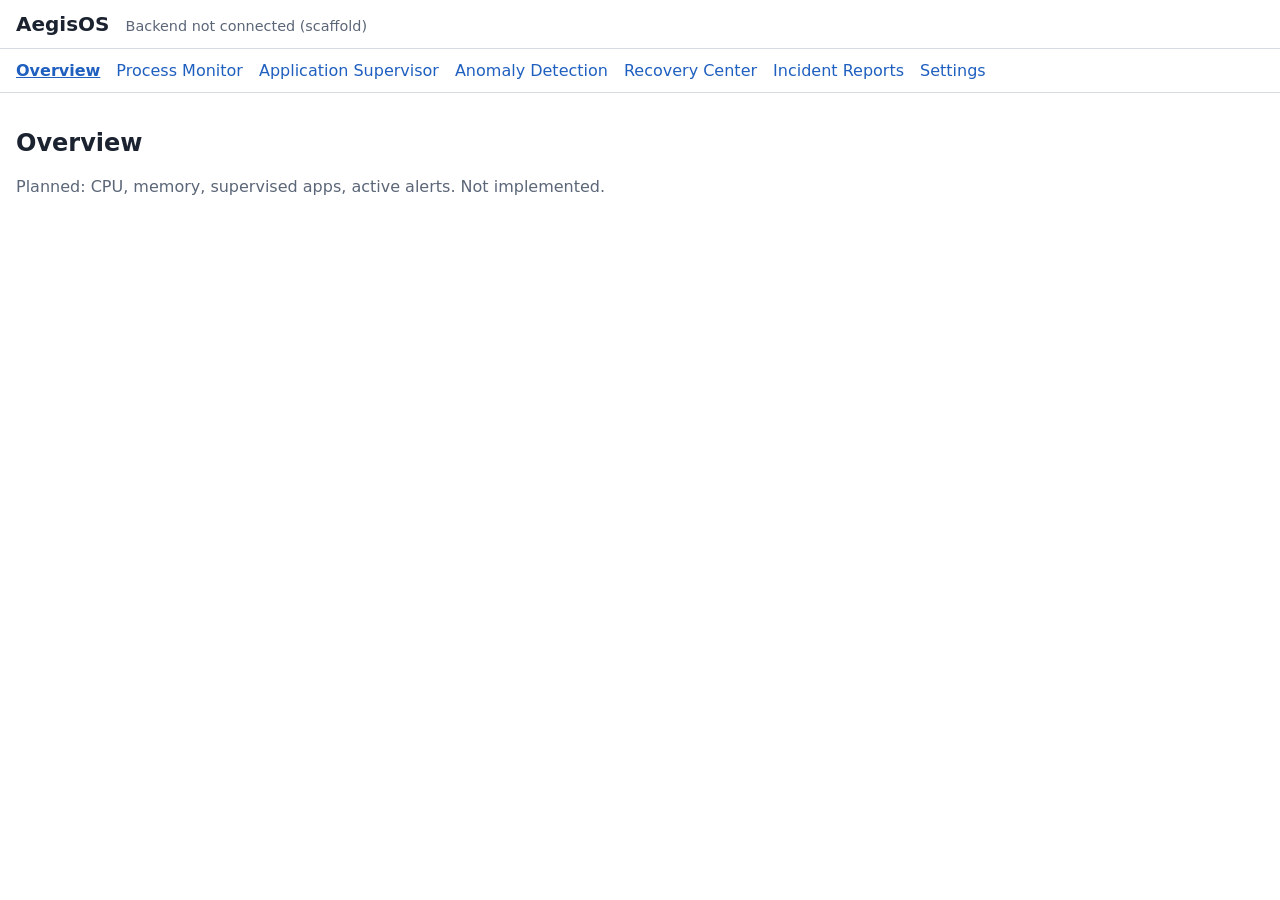
==== dashboard/index.html @ 56139467 "expandedproj-beforedivision" ====
<!DOCTYPE html>
<html lang="en">
<head>
  <meta charset="utf-8">
  <meta name="viewport" content="width=device-width, initial-scale=1">
  <title>AegisOS Dashboard (scaffold)</title>
  <link rel="stylesheet" href="styles.css">
</head>
<body>
  <header>
    <h1>AegisOS</h1>
    <span id="backend-status" class="status">Backend not connected (scaffold)</span>
  </header>

  <nav id="nav" aria-label="Dashboard sections">
    <a href="#overview">Overview</a>
    <a href="#process-monitor">Process Monitor</a>
    <a href="#supervisor">Application Supervisor</a>
    <a href="#anomalies">Anomaly Detection</a>
    <a href="#recovery">Recovery Center</a>
    <a href="#incidents">Incident Reports</a>
    <a href="#settings">Settings</a>
  </nav>

  <main>
    <section id="overview"><h2>Overview</h2><p class="todo">Planned: CPU, memory, supervised apps, active alerts. Not implemented.</p></section>
    <section id="process-monitor"><h2>Process Monitor</h2><p class="todo">Planned: GET /api/processes. Not implemented.</p></section>
    <section id="supervisor"><h2>Application Supervisor</h2><p class="todo">Planned: GET /api/applications. Not implemented.</p></section>
    <section id="anomalies"><h2>Anomaly Detection</h2><p class="todo">Planned: alerts, thresholds, severity, explanations. Not implemented.</p></section>
    <section id="recovery"><h2>Recovery Center</h2><p class="todo">Planned: policies, dry-run mode, recovery history. Not implemented.</p></section>
    <section id="incidents"><h2>Incident Reports</h2><p class="todo">Planned: GET /api/incidents, GET /api/reports, CSV export. Not implemented.</p></section>
    <section id="settings"><h2>Settings</h2><p class="todo">Planned: sampling interval and supported options. Not implemented.</p></section>
  </main>

  <script src="app.js"></script>
</body>
</html>
---- dashboard/styles.css ----
/* AegisOS dashboard - scaffold styles. Layout only; no data is shown yet. */
:root { --bg:#ffffff; --fg:#1c2330; --muted:#5b6678; --line:#d6dbe3; --accent:#1f5fbf; }
@media (prefers-color-scheme: dark) {
  :root { --bg:#12161d; --fg:#e6e9ef; --muted:#9aa4b5; --line:#2a3240; --accent:#6ea8ff; }
}
* { box-sizing: border-box; }
body { margin:0; font-family: system-ui, sans-serif; background:var(--bg); color:var(--fg); }
header { display:flex; align-items:baseline; gap:1rem; padding:.75rem 1rem; border-bottom:1px solid var(--line); }
header h1 { margin:0; font-size:1.25rem; }
.status { color:var(--muted); font-size:.9rem; }
nav { display:flex; flex-wrap:wrap; gap:.25rem 1rem; padding:.5rem 1rem; border-bottom:1px solid var(--line); }
nav a { color:var(--accent); text-decoration:none; padding:.25rem 0; }
nav a.active { font-weight:600; text-decoration:underline; }
main { padding:1rem; max-width:60rem; }
section { display:none; }
section.active { display:block; }
.todo { color:var(--muted); }
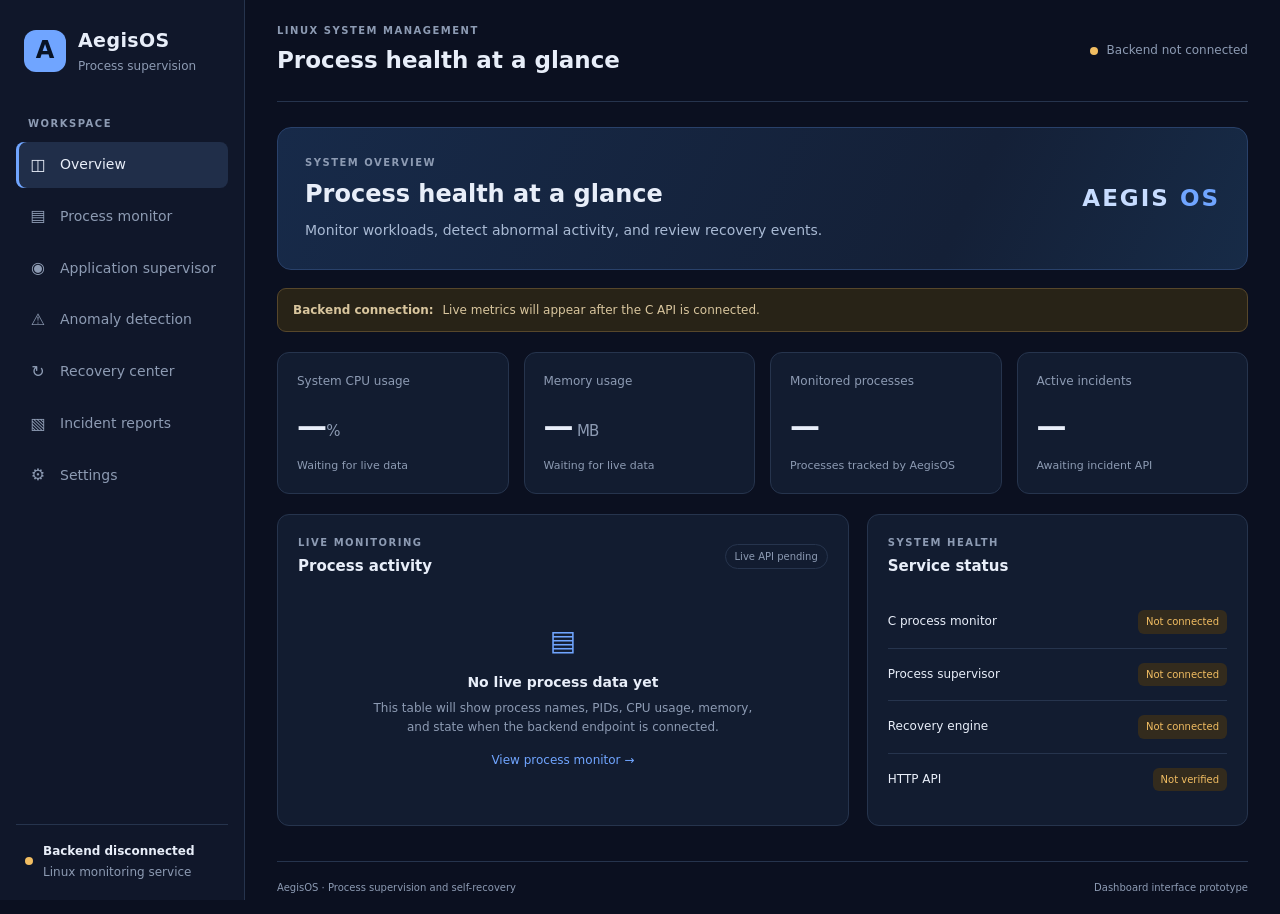
==== commit 2e8bd257: "Integrated m1 m2 proj w/o dashboard" ====
--- a/dashboard/index.html
+++ b/dashboard/index.html
@@ -1,35 +1,152 @@
+
 <!DOCTYPE html>
 <html lang="en">
 <head>
-  <meta charset="utf-8">
+  <meta charset="UTF-8">
   <meta name="viewport" content="width=device-width, initial-scale=1">
-  <title>AegisOS Dashboard (scaffold)</title>
+  <title>AegisOS | Process Supervision</title>
   <link rel="stylesheet" href="styles.css">
 </head>
 <body>
-  <header>
-    <h1>AegisOS</h1>
-    <span id="backend-status" class="status">Backend not connected (scaffold)</span>
-  </header>
+  <aside class="sidebar">
+    <div class="brand">
+      <div class="brand-icon">A</div>
+      <div>
+        <h1>AegisOS</h1>
+        <p>Process supervision</p>
+      </div>
+    </div>
 
-  <nav id="nav" aria-label="Dashboard sections">
-    <a href="#overview">Overview</a>
-    <a href="#process-monitor">Process Monitor</a>
-    <a href="#supervisor">Application Supervisor</a>
-    <a href="#anomalies">Anomaly Detection</a>
-    <a href="#recovery">Recovery Center</a>
-    <a href="#incidents">Incident Reports</a>
-    <a href="#settings">Settings</a>
-  </nav>
+    <p class="nav-label">WORKSPACE</p>
+    <nav id="nav">
+      <a class="active" href="#overview"><span>◫</span> Overview</a>
+      <a href="#process-monitor"><span>▤</span> Process monitor</a>
+      <a href="#supervisor"><span>◉</span> Application supervisor</a>
+      <a href="#anomalies"><span>⚠</span> Anomaly detection</a>
+      <a href="#recovery"><span>↻</span> Recovery center</a>
+      <a href="#incidents"><span>▧</span> Incident reports</a>
+      <a href="#settings"><span>⚙</span> Settings</a>
+    </nav>
 
-  <main>
-    <section id="overview"><h2>Overview</h2><p class="todo">Planned: CPU, memory, supervised apps, active alerts. Not implemented.</p></section>
-    <section id="process-monitor"><h2>Process Monitor</h2><p class="todo">Planned: GET /api/processes. Not implemented.</p></section>
-    <section id="supervisor"><h2>Application Supervisor</h2><p class="todo">Planned: GET /api/applications. Not implemented.</p></section>
-    <section id="anomalies"><h2>Anomaly Detection</h2><p class="todo">Planned: alerts, thresholds, severity, explanations. Not implemented.</p></section>
-    <section id="recovery"><h2>Recovery Center</h2><p class="todo">Planned: policies, dry-run mode, recovery history. Not implemented.</p></section>
-    <section id="incidents"><h2>Incident Reports</h2><p class="todo">Planned: GET /api/incidents, GET /api/reports, CSV export. Not implemented.</p></section>
-    <section id="settings"><h2>Settings</h2><p class="todo">Planned: sampling interval and supported options. Not implemented.</p></section>
+    <div class="sidebar-bottom">
+      <span class="status-dot"></span>
+      <div>
+        <strong id="sidebar-status">Backend disconnected</strong>
+        <p>Linux monitoring service</p>
+      </div>
+    </div>
+  </aside>
+
+  <main class="main">
+    <header class="topbar">
+      <div>
+        <p class="eyebrow">LINUX SYSTEM MANAGEMENT</p>
+        <h2 id="page-title">Overview</h2>
+      </div>
+      <div class="connection">
+        <span class="status-dot"></span>
+        <span id="backend-status">Waiting for backend</span>
+      </div>
+    </header>
+
+    <section id="overview" class="page active">
+      <div class="welcome">
+        <div>
+          <p class="eyebrow">SYSTEM OVERVIEW</p>
+          <h2>Process health at a glance</h2>
+          <p>Monitor workloads, detect abnormal activity, and review recovery events.</p>
+        </div>
+        <div class="system-mark">AEGIS <span>OS</span></div>
+      </div>
+
+      <div class="notice">
+        <strong>Backend connection:</strong>
+        <span id="connection-message">Live metrics are not connected yet. Values will appear when the C API is implemented.</span>
+      </div>
+
+      <div class="metrics-grid">
+        <article class="metric-card">
+          <p>System CPU usage</p>
+          <div class="metric-value" id="cpu-value">—<span>%</span></div>
+          <p class="metric-foot">Waiting for live data</p>
+        </article>
+        <article class="metric-card">
+          <p>Memory usage</p>
+          <div class="metric-value" id="memory-value">—<span> MB</span></div>
+          <p class="metric-foot">Waiting for live data</p>
+        </article>
+        <article class="metric-card">
+          <p>Monitored processes</p>
+          <div class="metric-value" id="process-count">—</div>
+          <p class="metric-foot">Processes tracked by AegisOS</p>
+        </article>
+        <article class="metric-card">
+          <p>Active incidents</p>
+          <div class="metric-value" id="incident-count">—</div>
+          <p class="metric-foot">Awaiting incident API</p>
+        </article>
+      </div>
+
+      <div class="content-grid">
+        <article class="panel">
+          <div class="panel-heading">
+            <div><p class="eyebrow">LIVE MONITORING</p><h3>Process activity</h3></div>
+            <span class="pill">Live API pending</span>
+          </div>
+          <div class="empty-state">
+            <div class="empty-icon">▤</div>
+            <h4>No live process data yet</h4>
+            <p>This table will show process names, PIDs, CPU usage, memory, and state when the backend endpoint is connected.</p>
+            <a href="#process-monitor">View process monitor →</a>
+          </div>
+        </article>
+
+        <article class="panel">
+          <div class="panel-heading">
+            <div><p class="eyebrow">SYSTEM HEALTH</p><h3>Service status</h3></div>
+          </div>
+          <div class="service-row"><span>C process monitor</span><span class="badge pending">Not connected</span></div>
+          <div class="service-row"><span>Process supervisor</span><span class="badge pending">Not connected</span></div>
+          <div class="service-row"><span>Recovery engine</span><span class="badge pending">Not connected</span></div>
+          <div class="service-row"><span>HTTP API</span><span class="badge pending">Not verified</span></div>
+        </article>
+      </div>
+    </section>
+
+    <section id="process-monitor" class="page">
+      <div class="section-intro"><p class="eyebrow">OBSERVABILITY</p><h2>Process monitor</h2><p>Inspect process identity, resource consumption, and state.</p></div>
+      <article class="panel">
+        <div class="panel-heading"><h3>Monitored processes</h3><span class="pill">Awaiting API</span></div>
+        <div class="table-wrap"><table><thead><tr><th>PID</th><th>Process name</th><th>CPU</th><th>Memory</th><th>State</th></tr></thead><tbody id="process-table"><tr><td colspan="5" class="table-empty">No live process data available yet.</td></tr></tbody></table></div>
+      </article>
+    </section>
+
+    <section id="supervisor" class="page">
+      <div class="section-intro"><p class="eyebrow">LIFECYCLE MANAGEMENT</p><h2>Application supervisor</h2><p>Review supervised applications and their restart status.</p></div>
+      <article class="panel"><div class="panel-heading"><h3>Registered applications</h3><span class="pill">Awaiting API</span></div><div class="empty-state"><div class="empty-icon">◉</div><h4>No application data connected</h4><p>Application registration and lifecycle API routes are not implemented yet.</p></div></article>
+    </section>
+
+    <section id="anomalies" class="page">
+      <div class="section-intro"><p class="eyebrow">DETECTION</p><h2>Anomaly detection</h2><p>Review abnormal resource usage and the rules that triggered alerts.</p></div>
+      <article class="panel"><div class="panel-heading"><h3>Detected anomalies</h3><span class="pill">Awaiting API</span></div><div class="empty-state"><div class="empty-icon">⚠</div><h4>No live anomaly feed connected</h4><p>AegisOS has anomaly-detection code, but dashboard alert delivery still needs integration.</p></div></article>
+    </section>
+
+    <section id="recovery" class="page">
+      <div class="section-intro"><p class="eyebrow">POLICY MANAGEMENT</p><h2>Recovery center</h2><p>Review recovery policies and permitted recovery actions.</p></div>
+      <article class="panel"><div class="panel-heading"><h3>Recovery policies</h3><span class="pill">Awaiting API</span></div><div class="service-row"><span>Alert-only policy</span><span class="badge pending">Backend integration needed</span></div><div class="service-row"><span>Dry-run policy</span><span class="badge pending">Backend integration needed</span></div><div class="service-row"><span>Automatic restart policy</span><span class="badge pending">Backend integration needed</span></div><p class="panel-note">This page does not execute recovery actions. Controls will be added after secure API routes are implemented.</p></article>
+    </section>
+
+    <section id="incidents" class="page">
+      <div class="section-intro"><p class="eyebrow">AUDIT TRAIL</p><h2>Incident reports</h2><p>Review incidents and export recorded results.</p></div>
+      <article class="panel"><div class="panel-heading"><h3>Incident history</h3><span class="pill">Awaiting API</span></div><div class="table-wrap"><table><thead><tr><th>Time</th><th>Process</th><th>Incident</th><th>Action</th><th>Outcome</th></tr></thead><tbody><tr><td colspan="5" class="table-empty">Incident history endpoint is not implemented yet.</td></tr></tbody></table></div></article>
+    </section>
+
+    <section id="settings" class="page">
+      <div class="section-intro"><p class="eyebrow">CONFIGURATION</p><h2>Settings</h2><p>Configuration options supported by the AegisOS backend.</p></div>
+      <article class="panel"><h3>Monitoring configuration</h3><div class="service-row"><span>Sampling interval</span><span class="badge pending">Backend setting not connected</span></div><div class="service-row"><span>Recovery policy</span><span class="badge pending">Backend setting not connected</span></div><div class="service-row"><span>API binding</span><span>Loopback address intended</span></div><p class="panel-note">Settings are currently informational; no configuration changes are sent to the backend.</p></article>
+    </section>
+
+    <footer><span>AegisOS · Process supervision and self-recovery</span><span>Dashboard interface prototype</span></footer>
   </main>
 
   <script src="app.js"></script>
--- a/dashboard/styles.css
+++ b/dashboard/styles.css
@@ -1,17 +1,237 @@
-/* AegisOS dashboard - scaffold styles. Layout only; no data is shown yet. */
-:root { --bg:#ffffff; --fg:#1c2330; --muted:#5b6678; --line:#d6dbe3; --accent:#1f5fbf; }
-@media (prefers-color-scheme: dark) {
-  :root { --bg:#12161d; --fg:#e6e9ef; --muted:#9aa4b5; --line:#2a3240; --accent:#6ea8ff; }
-}
+
+:root {
+  color-scheme: dark;
+  --bg: #0b1020;
+  --sidebar: #10172a;
+  --panel: #121c30;
+  --panel-hover: #18243b;
+  --text: #e8eef9;
+  --muted: #8d9bb3;
+  --border: #26344d;
+  --accent: #70a5ff;
+  --green: #5dd6a0;
+  --amber: #f1bd62;
+}
+
 * { box-sizing: border-box; }
-body { margin:0; font-family: system-ui, sans-serif; background:var(--bg); color:var(--fg); }
-header { display:flex; align-items:baseline; gap:1rem; padding:.75rem 1rem; border-bottom:1px solid var(--line); }
-header h1 { margin:0; font-size:1.25rem; }
-.status { color:var(--muted); font-size:.9rem; }
-nav { display:flex; flex-wrap:wrap; gap:.25rem 1rem; padding:.5rem 1rem; border-bottom:1px solid var(--line); }
-nav a { color:var(--accent); text-decoration:none; padding:.25rem 0; }
-nav a.active { font-weight:600; text-decoration:underline; }
-main { padding:1rem; max-width:60rem; }
-section { display:none; }
-section.active { display:block; }
-.todo { color:var(--muted); }
+
+body {
+  margin: 0;
+  background: var(--bg);
+  color: var(--text);
+  font-family: Inter, "Segoe UI", system-ui, sans-serif;
+  font-size: 14px;
+  line-height: 1.55;
+}
+
+.sidebar {
+  position: fixed;
+  inset: 0 auto 0 0;
+  width: 245px;
+  display: flex;
+  flex-direction: column;
+  padding: 26px 16px 18px;
+  background: var(--sidebar);
+  border-right: 1px solid var(--border);
+}
+
+.brand { display: flex; align-items: center; gap: 12px; padding: 0 8px 30px; }
+.brand-icon {
+  display: grid;
+  place-items: center;
+  width: 42px;
+  height: 42px;
+  border-radius: 12px;
+  color: #081326;
+  background: var(--accent);
+  font-size: 24px;
+  font-weight: 800;
+}
+.brand h1 { margin: 0; font-size: 19px; letter-spacing: .4px; }
+.brand p, .sidebar-bottom p { margin: 2px 0 0; color: var(--muted); font-size: 12px; }
+
+.nav-label, .eyebrow {
+  color: var(--muted);
+  font-size: 10px;
+  font-weight: 750;
+  letter-spacing: 1.5px;
+}
+
+.nav-label { padding: 0 12px; margin-bottom: 10px; }
+
+nav { display: grid; gap: 5px; }
+
+nav a {
+  display: flex;
+  align-items: center;
+  gap: 12px;
+  padding: 11px 12px;
+  color: var(--muted);
+  text-decoration: none;
+  border-radius: 8px;
+  transition: background .15s, color .15s;
+}
+
+nav a span { width: 20px; text-align: center; font-size: 16px; }
+nav a:hover, nav a.active { color: var(--text); background: #202e49; }
+nav a.active { box-shadow: inset 3px 0 var(--accent); }
+
+.sidebar-bottom {
+  display: flex;
+  align-items: center;
+  gap: 10px;
+  margin-top: auto;
+  padding: 15px 9px 0;
+  border-top: 1px solid var(--border);
+}
+.sidebar-bottom strong { font-size: 12px; }
+
+.status-dot {
+  display: inline-block;
+  width: 8px;
+  height: 8px;
+  flex-shrink: 0;
+  border-radius: 50%;
+  background: var(--amber);
+}
+
+.main { margin-left: 245px; min-height: 100vh; padding: 0 32px; }
+
+.topbar {
+  display: flex;
+  align-items: center;
+  justify-content: space-between;
+  gap: 16px;
+  padding: 23px 0;
+  border-bottom: 1px solid var(--border);
+}
+
+.topbar .eyebrow, .section-intro .eyebrow, .welcome .eyebrow { margin: 0 0 4px; }
+.topbar h2 { margin: 0; font-size: 23px; }
+.connection { display: flex; align-items: center; gap: 9px; color: var(--muted); font-size: 12px; }
+
+.page { display: none; padding-top: 25px; }
+.page.active { display: block; }
+
+.welcome {
+  display: flex;
+  align-items: center;
+  justify-content: space-between;
+  gap: 20px;
+  padding: 27px;
+  border: 1px solid #29416a;
+  border-radius: 14px;
+  background: linear-gradient(115deg, #172a49, #142037 70%, #172b47);
+}
+.welcome h2 { margin: 5px 0 7px; font-size: 24px; }
+.welcome p:not(.eyebrow) { margin: 0; color: #a9bad4; }
+.system-mark { color: #c7dcff; font-size: 23px; font-weight: 850; letter-spacing: 2px; white-space: nowrap; }
+.system-mark span { color: var(--accent); }
+
+.notice {
+  margin-top: 18px;
+  padding: 12px 15px;
+  border: 1px solid #57472b;
+  border-radius: 9px;
+  background: #282317;
+  color: #d9c69e;
+  font-size: 12px;
+}
+.notice strong { margin-right: 5px; }
+
+.metrics-grid {
+  display: grid;
+  grid-template-columns: repeat(4, minmax(0, 1fr));
+  gap: 15px;
+  margin: 20px 0;
+}
+.metric-card, .panel {
+  min-width: 0;
+  border: 1px solid var(--border);
+  border-radius: 12px;
+  background: var(--panel);
+}
+.metric-card { padding: 19px; }
+.metric-card > p:first-child { margin: 0; color: var(--muted); font-size: 12px; }
+.metric-value { margin: 12px 0 8px; font-size: 30px; font-weight: 750; letter-spacing: -.7px; }
+.metric-value span { color: var(--muted); font-size: 15px; font-weight: 500; }
+.metric-foot { margin: 0; color: var(--muted); font-size: 11px; }
+
+.content-grid { display: grid; grid-template-columns: minmax(0, 1.5fr) minmax(260px, 1fr); gap: 18px; }
+.panel { padding: 20px; }
+.panel-heading { display: flex; align-items: center; justify-content: space-between; gap: 12px; margin-bottom: 18px; }
+.panel-heading h3, .panel > h3 { margin: 0; font-size: 15px; }
+.panel-heading .eyebrow { margin: 0 0 4px; }
+
+.pill {
+  display: inline-block;
+  padding: 4px 9px;
+  border: 1px solid var(--border);
+  border-radius: 20px;
+  color: var(--muted);
+  font-size: 10px;
+  white-space: nowrap;
+}
+
+.empty-state { padding: 23px 12px; text-align: center; }
+.empty-icon { color: var(--accent); font-size: 28px; }
+.empty-state h4 { margin: 10px 0 5px; font-size: 14px; }
+.empty-state p { max-width: 390px; margin: 0 auto 13px; color: var(--muted); font-size: 12px; }
+.empty-state a { color: var(--accent); text-decoration: none; font-size: 12px; }
+
+.service-row {
+  display: flex;
+  justify-content: space-between;
+  align-items: center;
+  gap: 12px;
+  padding: 14px 0;
+  border-bottom: 1px solid var(--border);
+  font-size: 12px;
+}
+.service-row:last-child { border-bottom: 0; }
+
+.badge { padding: 4px 8px; border-radius: 6px; font-size: 10px; white-space: nowrap; }
+.badge.pending { background: #332b1d; color: var(--amber); }
+
+.section-intro { margin-bottom: 20px; }
+.section-intro h2 { margin: 4px 0; font-size: 23px; }
+.section-intro > p:last-child { color: var(--muted); margin: 5px 0 0; }
+
+.table-wrap { overflow-x: auto; }
+table { width: 100%; border-collapse: collapse; text-align: left; font-size: 12px; }
+th { padding: 12px; color: var(--muted); font-weight: 600; background: #172238; }
+td { padding: 14px 12px; border-bottom: 1px solid var(--border); }
+.table-empty { padding: 32px 12px; text-align: center; color: var(--muted); }
+.panel-note { margin: 18px 0 0; color: var(--muted); font-size: 12px; }
+
+footer {
+  display: flex;
+  justify-content: space-between;
+  gap: 12px;
+  margin-top: 35px;
+  padding: 18px 0;
+  border-top: 1px solid var(--border);
+  color: var(--muted);
+  font-size: 10px;
+}
+
+@media (max-width: 1100px) {
+  .metrics-grid { grid-template-columns: repeat(2, minmax(0, 1fr)); }
+  .content-grid { grid-template-columns: 1fr; }
+}
+
+@media (max-width: 720px) {
+  .sidebar { position: static; width: auto; padding: 15px; }
+  .brand { padding-bottom: 15px; }
+  nav { grid-template-columns: repeat(2, minmax(0, 1fr)); }
+  .nav-label { margin-bottom: 6px; }
+  .sidebar-bottom { margin-top: 18px; }
+  .main { margin-left: 0; padding: 0 15px; }
+  .topbar { align-items: flex-start; flex-direction: column; }
+  .welcome { padding: 19px; }
+  .system-mark { display: none; }
+  .metrics-grid { gap: 10px; }
+  .metric-card { padding: 14px; }
+  .metric-value { font-size: 25px; }
+  footer { flex-direction: column; }
+}
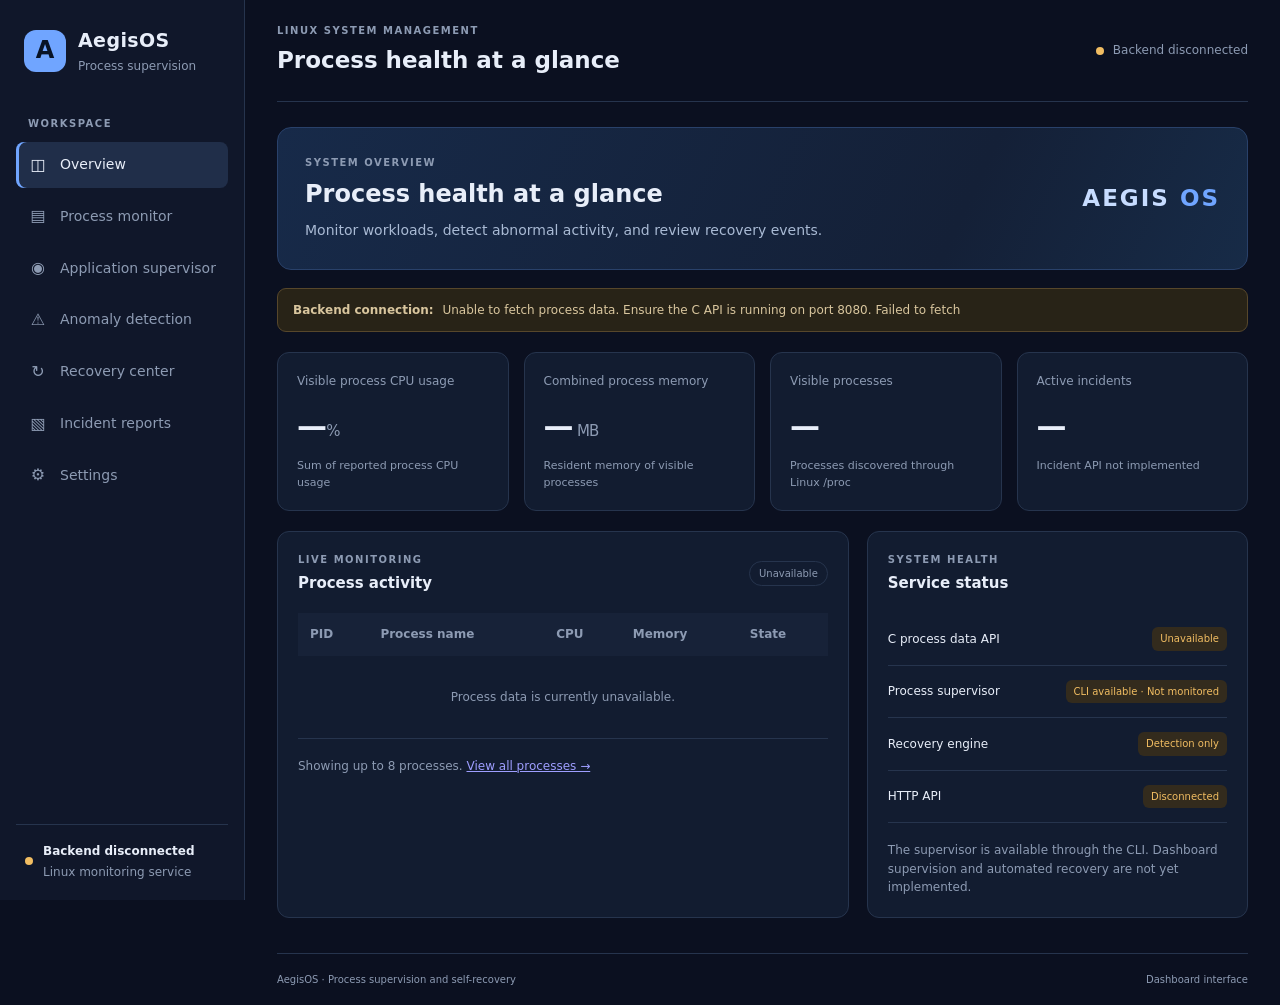
==== commit 5262677f: "Checkpoint working process monitoring and supervision" ====
--- a/dashboard/index.html
+++ b/dashboard/index.html
@@ -18,6 +18,7 @@
     </div>
 
     <p class="nav-label">WORKSPACE</p>
+
     <nav id="nav">
       <a class="active" href="#overview"><span>◫</span> Overview</a>
       <a href="#process-monitor"><span>▤</span> Process monitor</a>
@@ -43,12 +44,14 @@
         <p class="eyebrow">LINUX SYSTEM MANAGEMENT</p>
         <h2 id="page-title">Overview</h2>
       </div>
+
       <div class="connection">
         <span class="status-dot"></span>
-        <span id="backend-status">Waiting for backend</span>
+        <span id="backend-status">Connecting...</span>
       </div>
     </header>
 
+    <!-- OVERVIEW -->
     <section id="overview" class="page active">
       <div class="welcome">
         <div>
@@ -61,92 +64,411 @@
 
       <div class="notice">
         <strong>Backend connection:</strong>
-        <span id="connection-message">Live metrics are not connected yet. Values will appear when the C API is implemented.</span>
+        <span id="connection-message">Connecting to the AegisOS C API...</span>
       </div>
 
       <div class="metrics-grid">
         <article class="metric-card">
-          <p>System CPU usage</p>
+          <p>Visible process CPU usage</p>
           <div class="metric-value" id="cpu-value">—<span>%</span></div>
-          <p class="metric-foot">Waiting for live data</p>
-        </article>
+          <p class="metric-foot">Sum of reported process CPU usage</p>
+        </article>
+
         <article class="metric-card">
-          <p>Memory usage</p>
+          <p>Combined process memory</p>
           <div class="metric-value" id="memory-value">—<span> MB</span></div>
-          <p class="metric-foot">Waiting for live data</p>
-        </article>
+          <p class="metric-foot">Resident memory of visible processes</p>
+        </article>
+
         <article class="metric-card">
-          <p>Monitored processes</p>
+          <p>Visible processes</p>
           <div class="metric-value" id="process-count">—</div>
-          <p class="metric-foot">Processes tracked by AegisOS</p>
-        </article>
+          <p class="metric-foot">Processes discovered through Linux /proc</p>
+        </article>
+
         <article class="metric-card">
           <p>Active incidents</p>
           <div class="metric-value" id="incident-count">—</div>
-          <p class="metric-foot">Awaiting incident API</p>
+          <p class="metric-foot">Incident API not implemented</p>
         </article>
       </div>
 
       <div class="content-grid">
         <article class="panel">
           <div class="panel-heading">
-            <div><p class="eyebrow">LIVE MONITORING</p><h3>Process activity</h3></div>
-            <span class="pill">Live API pending</span>
-          </div>
-          <div class="empty-state">
-            <div class="empty-icon">▤</div>
-            <h4>No live process data yet</h4>
-            <p>This table will show process names, PIDs, CPU usage, memory, and state when the backend endpoint is connected.</p>
-            <a href="#process-monitor">View process monitor →</a>
-          </div>
+            <div>
+              <p class="eyebrow">LIVE MONITORING</p>
+              <h3>Process activity</h3>
+            </div>
+            <span class="pill" id="overview-process-status">Connecting...</span>
+          </div>
+
+          <div class="table-wrap">
+            <table>
+              <thead>
+                <tr>
+                  <th>PID</th>
+                  <th>Process name</th>
+                  <th>CPU</th>
+                  <th>Memory</th>
+                  <th>State</th>
+                </tr>
+              </thead>
+              <tbody id="overview-process-table">
+                <tr>
+                  <td colspan="5" class="table-empty">Loading process data...</td>
+                </tr>
+              </tbody>
+            </table>
+          </div>
+
+          <p class="panel-note">
+            Showing up to 8 processes.
+            <a href="#process-monitor">View all processes →</a>
+          </p>
         </article>
 
         <article class="panel">
           <div class="panel-heading">
-            <div><p class="eyebrow">SYSTEM HEALTH</p><h3>Service status</h3></div>
-          </div>
-          <div class="service-row"><span>C process monitor</span><span class="badge pending">Not connected</span></div>
-          <div class="service-row"><span>Process supervisor</span><span class="badge pending">Not connected</span></div>
-          <div class="service-row"><span>Recovery engine</span><span class="badge pending">Not connected</span></div>
-          <div class="service-row"><span>HTTP API</span><span class="badge pending">Not verified</span></div>
-        </article>
-      </div>
-    </section>
-
+            <div>
+              <p class="eyebrow">SYSTEM HEALTH</p>
+              <h3>Service status</h3>
+            </div>
+          </div>
+
+          <div class="service-row">
+            <span>C process data API</span>
+            <span class="badge pending" id="monitor-service-status">Checking...</span>
+          </div>
+
+
+          <div class="service-row">
+            <span>Process supervisor</span>
+            <span class="badge pending" id="supervisor-service-status">CLI available · Not monitored</span>
+          </div>
+
+          <div class="service-row">
+            <span>Recovery engine</span>
+            <span class="badge pending" id="recovery-engine-status">Detection only</span>
+          </div>
+
+
+          <div class="service-row">
+            <span>HTTP API</span>
+            <span class="badge pending" id="http-service-status">Checking...</span>
+          </div>
+
+
+          <p class="panel-note">
+            The supervisor is available through the CLI. Dashboard supervision
+            and automated recovery are not yet implemented.
+          </p>
+
+        </article>
+      </div>
+    </section>
+
+    <!-- PROCESS MONITOR -->
     <section id="process-monitor" class="page">
-      <div class="section-intro"><p class="eyebrow">OBSERVABILITY</p><h2>Process monitor</h2><p>Inspect process identity, resource consumption, and state.</p></div>
-      <article class="panel">
-        <div class="panel-heading"><h3>Monitored processes</h3><span class="pill">Awaiting API</span></div>
-        <div class="table-wrap"><table><thead><tr><th>PID</th><th>Process name</th><th>CPU</th><th>Memory</th><th>State</th></tr></thead><tbody id="process-table"><tr><td colspan="5" class="table-empty">No live process data available yet.</td></tr></tbody></table></div>
-      </article>
-    </section>
-
+      <div class="section-intro">
+        <p class="eyebrow">OBSERVABILITY</p>
+        <h2>Process monitor</h2>
+        <p>Inspect process identity, resource consumption, and state.</p>
+      </div>
+
+      <article class="panel">
+        <div class="panel-heading">
+          <h3>Processes discovered by Linux</h3>
+          <span class="pill" id="process-page-status">Connecting...</span>
+        </div>
+
+        <div class="table-wrap">
+          <table>
+            <thead>
+              <tr>
+                <th>PID</th>
+                <th>Process name</th>
+                <th>CPU</th>
+                <th>Memory</th>
+                <th>State</th>
+              </tr>
+            </thead>
+            <tbody id="process-table">
+              <tr>
+                <td colspan="5" class="table-empty">Loading process data...</td>
+              </tr>
+            </tbody>
+          </table>
+        </div>
+      </article>
+    </section>
+
+    <!-- SUPERVISOR -->
+
+    <!-- SUPERVISOR -->
     <section id="supervisor" class="page">
-      <div class="section-intro"><p class="eyebrow">LIFECYCLE MANAGEMENT</p><h2>Application supervisor</h2><p>Review supervised applications and their restart status.</p></div>
-      <article class="panel"><div class="panel-heading"><h3>Registered applications</h3><span class="pill">Awaiting API</span></div><div class="empty-state"><div class="empty-icon">◉</div><h4>No application data connected</h4><p>Application registration and lifecycle API routes are not implemented yet.</p></div></article>
-    </section>
-
+      <div class="section-intro">
+        <p class="eyebrow">LIFECYCLE MANAGEMENT</p>
+        <h2>Application supervisor</h2>
+        <p>Review the supervisor capabilities currently available in AegisOS.</p>
+      </div>
+
+      <article class="panel">
+        <div class="panel-heading">
+          <h3>Supervisor capabilities</h3>
+          <span class="pill">CLI available</span>
+        </div>
+
+        <div class="service-row">
+          <span>Launch a child process</span>
+          <span class="badge">Available via CLI</span>
+        </div>
+
+        <div class="service-row">
+          <span>Restart after process failure</span>
+          <span class="badge">Available via CLI</span>
+        </div>
+
+        <div class="service-row">
+          <span>Maximum restart attempts</span>
+          <span>3 (CLI default)</span>
+        </div>
+
+        <div class="service-row">
+          <span>Restart backoff</span>
+          <span>Exponential, capped at 60 seconds</span>
+        </div>
+
+        <div class="service-row">
+          <span>Dashboard application registration</span>
+          <span class="badge pending">Not implemented</span>
+        </div>
+
+        <div class="service-row">
+          <span>Live supervised-process status</span>
+          <span class="badge pending">Not exposed by API</span>
+        </div>
+
+        <p class="panel-note">
+          The CLI supervisor runs with the command
+          <code>./build/aegisos --supervise PROGRAM</code>.
+          This dashboard does not launch or restart programs.
+        </p>
+      </article>
+    </section>
+
+
+    <!-- ANOMALIES -->
+
+    <!-- ANOMALIES -->
     <section id="anomalies" class="page">
-      <div class="section-intro"><p class="eyebrow">DETECTION</p><h2>Anomaly detection</h2><p>Review abnormal resource usage and the rules that triggered alerts.</p></div>
-      <article class="panel"><div class="panel-heading"><h3>Detected anomalies</h3><span class="pill">Awaiting API</span></div><div class="empty-state"><div class="empty-icon">⚠</div><h4>No live anomaly feed connected</h4><p>AegisOS has anomaly-detection code, but dashboard alert delivery still needs integration.</p></div></article>
-    </section>
-
+      <div class="section-intro">
+        <p class="eyebrow">DETECTION</p>
+        <h2>Anomaly detection</h2>
+        <p>Review abnormal resource usage and the rules that triggered alerts.</p>
+      </div>
+
+      <article class="panel">
+        <div class="panel-heading">
+          <h3>Detected anomalies</h3>
+          <span class="pill" id="anomaly-status">Live feed connected</span>
+        </div>
+
+        <div class="table-wrap">
+          <table>
+            <thead>
+              <tr>
+                <th>Type</th>
+                <th>PID</th>
+                <th>Observed</th>
+                <th>Threshold</th>
+                <th>Explanation</th>
+              </tr>
+            </thead>
+            <tbody id="anomaly-table">
+              <tr>
+                <td colspan="5" class="table-empty">Loading anomalies...</td>
+              </tr>
+            </tbody>
+          </table>
+        </div>
+      </article>
+    </section>
+
+
+    <!-- RECOVERY -->
+
+    <!-- RECOVERY -->
     <section id="recovery" class="page">
-      <div class="section-intro"><p class="eyebrow">POLICY MANAGEMENT</p><h2>Recovery center</h2><p>Review recovery policies and permitted recovery actions.</p></div>
-      <article class="panel"><div class="panel-heading"><h3>Recovery policies</h3><span class="pill">Awaiting API</span></div><div class="service-row"><span>Alert-only policy</span><span class="badge pending">Backend integration needed</span></div><div class="service-row"><span>Dry-run policy</span><span class="badge pending">Backend integration needed</span></div><div class="service-row"><span>Automatic restart policy</span><span class="badge pending">Backend integration needed</span></div><p class="panel-note">This page does not execute recovery actions. Controls will be added after secure API routes are implemented.</p></article>
-    </section>
-
+      <div class="section-intro">
+        <p class="eyebrow">POLICY MANAGEMENT</p>
+        <h2>Recovery center</h2>
+        <p>Review detected anomalies and the current recovery capabilities.</p>
+      </div>
+
+      <article class="panel">
+        <div class="panel-heading">
+          <h3>Recovery status</h3>
+          <span class="pill" id="recovery-status">Connected</span>
+        </div>
+
+        <div class="service-row">
+          <span>Anomaly detection</span>
+          <span class="badge" id="recovery-detection-status">Connected</span>
+        </div>
+
+        <div class="service-row">
+          <span>Restart-on-failure supervisor</span>
+          <span class="badge">CLI available</span>
+        </div>
+
+        <div class="service-row">
+          <span>Dashboard-triggered recovery</span>
+          <span class="badge pending">Not implemented</span>
+        </div>
+
+        <div class="service-row">
+          <span>Automatic recovery policy configuration</span>
+          <span class="badge pending">Not implemented</span>
+        </div>
+
+        <h3 class="subsection-heading">Recent anomalies</h3>
+
+        <div class="table-wrap">
+          <table>
+            <thead>
+              <tr>
+                <th>Incident</th>
+                <th>Process ID</th>
+                <th>Observed</th>
+                <th>Threshold</th>
+                <th>Status</th>
+              </tr>
+            </thead>
+            <tbody id="recovery-table">
+              <tr>
+                <td colspan="5" class="table-empty">Loading recovery information...</td>
+              </tr>
+            </tbody>
+          </table>
+        </div>
+
+        <p class="panel-note">
+          This page is informational. It does not terminate processes or trigger restarts.
+        </p>
+      </article>
+    </section>
+
+
+    <!-- INCIDENTS -->
+
+    <!-- INCIDENTS -->
     <section id="incidents" class="page">
-      <div class="section-intro"><p class="eyebrow">AUDIT TRAIL</p><h2>Incident reports</h2><p>Review incidents and export recorded results.</p></div>
-      <article class="panel"><div class="panel-heading"><h3>Incident history</h3><span class="pill">Awaiting API</span></div><div class="table-wrap"><table><thead><tr><th>Time</th><th>Process</th><th>Incident</th><th>Action</th><th>Outcome</th></tr></thead><tbody><tr><td colspan="5" class="table-empty">Incident history endpoint is not implemented yet.</td></tr></tbody></table></div></article>
-    </section>
-
+      <div class="section-intro">
+        <p class="eyebrow">AUDIT TRAIL</p>
+        <h2>Incident reports</h2>
+        <p>Review detected anomalies recorded by the monitoring service.</p>
+      </div>
+
+      <article class="panel">
+        <div class="panel-heading">
+          <h3>Incident history</h3>
+          <span class="pill" id="incident-status">Connecting...</span>
+        </div>
+
+        <div class="table-wrap">
+          <table>
+            <thead>
+              <tr>
+                <th>Time</th>
+                <th>Process ID</th>
+                <th>Incident</th>
+                <th>Observed</th>
+                <th>Threshold</th>
+              </tr>
+            </thead>
+            <tbody id="incident-table">
+              <tr>
+                <td colspan="5" class="table-empty">Loading incident history...</td>
+              </tr>
+            </tbody>
+          </table>
+        </div>
+
+        <p class="panel-note">
+          This history contains detected anomalies. Recovery actions and outcomes
+          are not recorded by this endpoint.
+        </p>
+      </article>
+    </section>
+
+
+    <!-- SETTINGS -->
+
+    <!-- SETTINGS -->
+
+    <!-- SETTINGS -->
     <section id="settings" class="page">
-      <div class="section-intro"><p class="eyebrow">CONFIGURATION</p><h2>Settings</h2><p>Configuration options supported by the AegisOS backend.</p></div>
-      <article class="panel"><h3>Monitoring configuration</h3><div class="service-row"><span>Sampling interval</span><span class="badge pending">Backend setting not connected</span></div><div class="service-row"><span>Recovery policy</span><span class="badge pending">Backend setting not connected</span></div><div class="service-row"><span>API binding</span><span>Loopback address intended</span></div><p class="panel-note">Settings are currently informational; no configuration changes are sent to the backend.</p></article>
-    </section>
-
-    <footer><span>AegisOS · Process supervision and self-recovery</span><span>Dashboard interface prototype</span></footer>
+      <div class="section-intro">
+        <p class="eyebrow">CONFIGURATION</p>
+        <h2>Settings</h2>
+        <p>Current monitoring and anomaly-detection configuration.</p>
+      </div>
+
+      <article class="panel">
+        <div class="panel-heading">
+          <h3>Monitoring configuration</h3>
+          <span class="pill" id="settings-status">Configured in backend</span>
+        </div>
+
+        <div class="service-row">
+          <span>API host</span>
+          <span>127.0.0.1</span>
+        </div>
+
+        <div class="service-row">
+          <span>API port</span>
+          <span>8080</span>
+        </div>
+
+        <div class="service-row">
+          <span>Dashboard refresh interval</span>
+          <span>3 seconds</span>
+        </div>
+
+        <div class="service-row">
+          <span>High CPU threshold</span>
+          <span>80%</span>
+        </div>
+
+        <div class="service-row">
+          <span>High memory threshold</span>
+          <span>512 MB</span>
+        </div>
+
+        <div class="service-row">
+          <span>Required consecutive samples</span>
+          <span>3</span>
+        </div>
+
+        <div class="service-row">
+          <span>Recovery policy</span>
+          <span>Detection only; automatic recovery not enabled</span>
+        </div>
+
+        <p class="panel-note">
+          These values describe the current implementation. This page does not
+          modify backend configuration.
+        </p>
+      </article>
+    </section>
+
+
+
+    <footer>
+      <span>AegisOS · Process supervision and self-recovery</span>
+      <span>Dashboard interface</span>
+    </footer>
   </main>
 
   <script src="app.js"></script>
